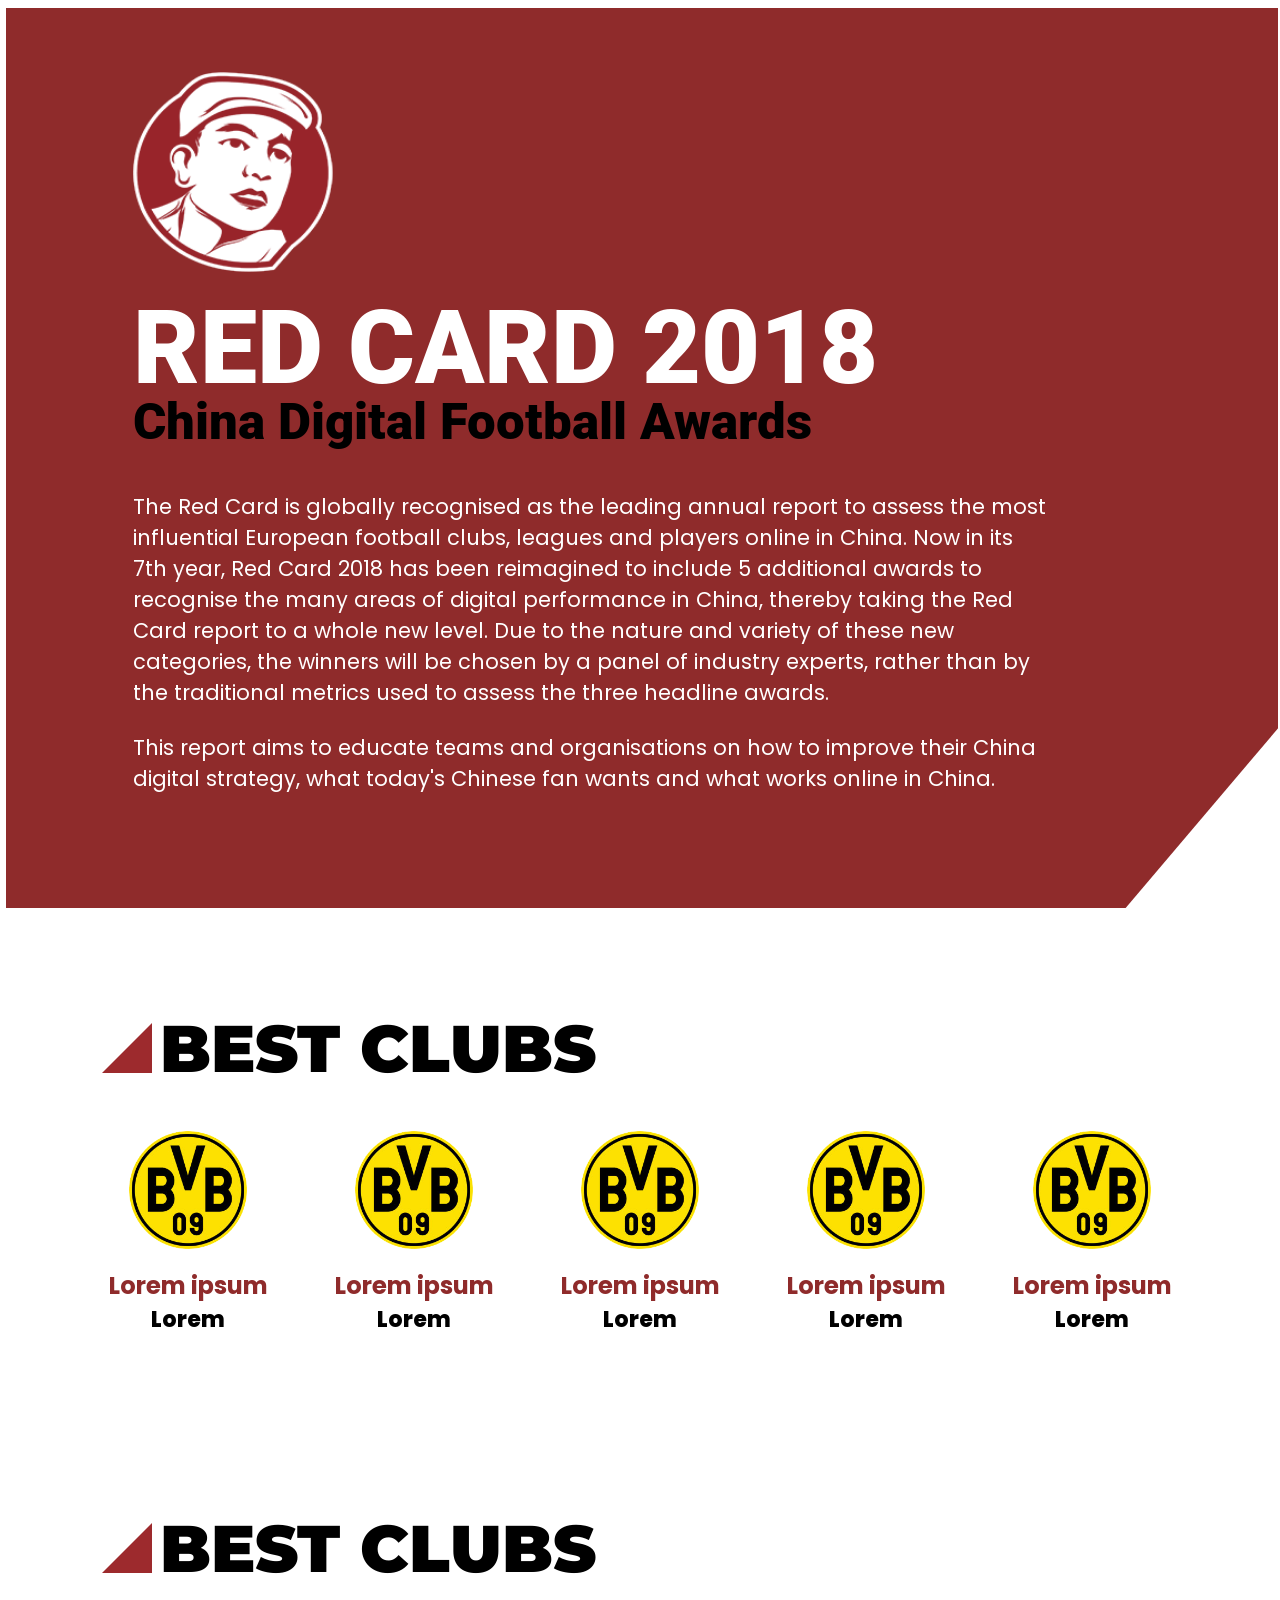
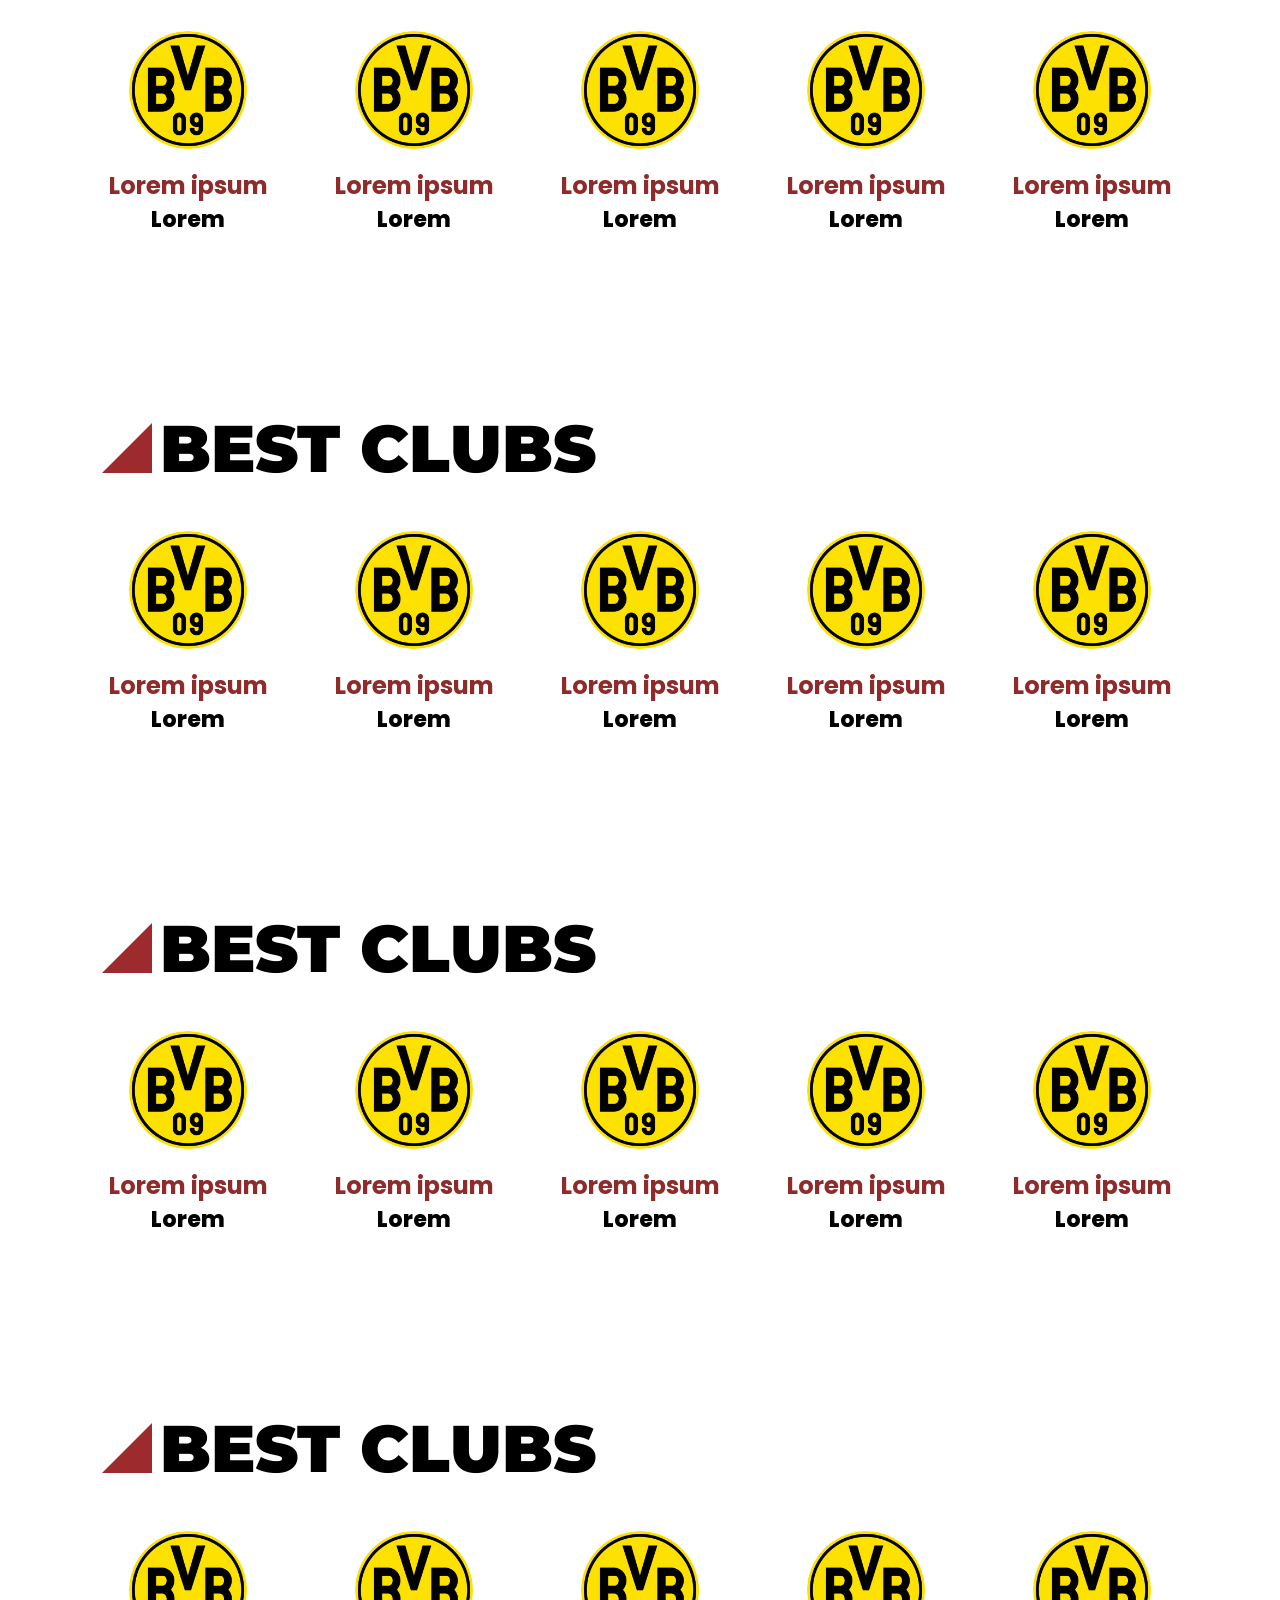
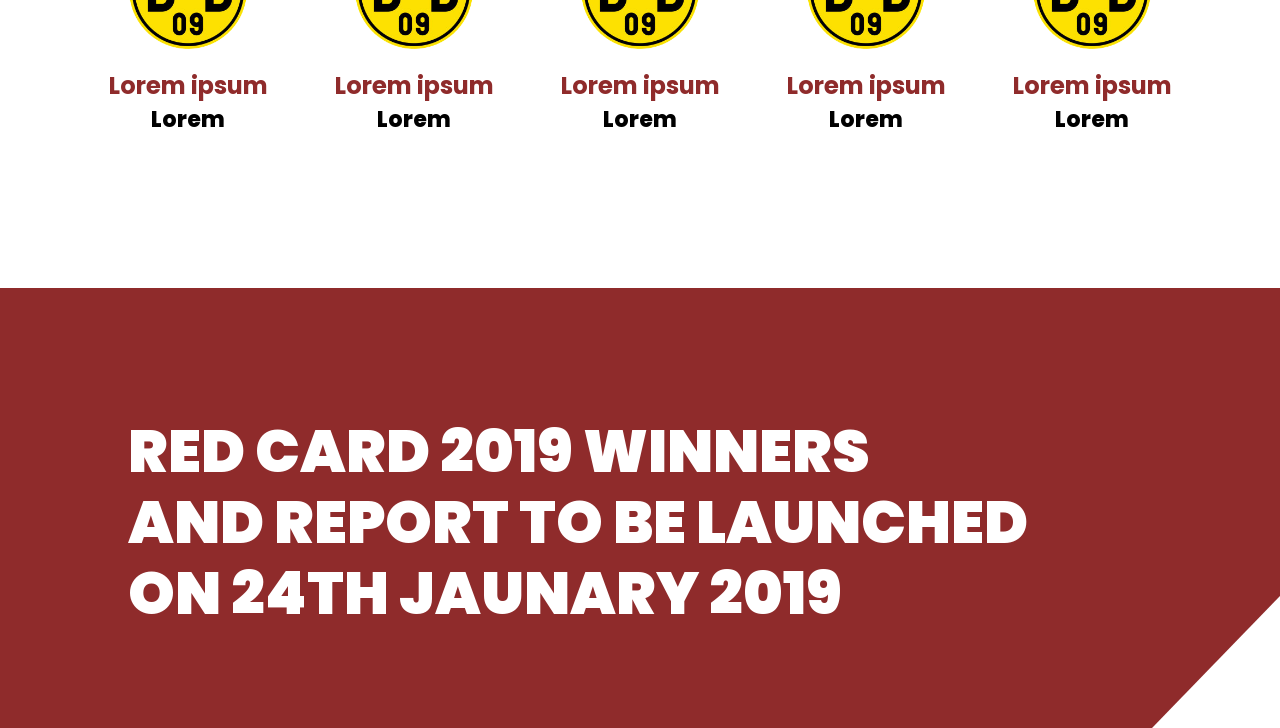
==== SCREEN 2/index.html @ 955e7b6e "first commit" ====
<!DOCTYPE html>
<html lang="en">

<head>
    <meta charset="UTF-8">
    <meta name="viewport" content="width=device-width, initial-scale=1.0">
    <title>Red card 2018</title>
    <link rel="stylesheet" href="style.css">
    <link rel="preconnect" href="https://fonts.googleapis.com">
<link rel="preconnect" href="https://fonts.gstatic.com" crossorigin>
<link href="https://fonts.googleapis.com/css2?family=DM+Sans:ital,opsz,wght@0,9..40,100..1000;1,9..40,100..1000&family=Montserrat:ital,wght@0,100..900;1,100..900&family=Poppins:ital,wght@0,100;0,200;0,300;0,400;0,500;0,600;0,700;0,800;0,900;1,100;1,200;1,300;1,400;1,500;1,600;1,700;1,800;1,900&family=Roboto:ital,wght@0,100..900;1,100..900&display=swap" rel="stylesheet">
</head>

<body>
    <div class="section1">
        <div class="Content-main">
            <div class="logo-main">
                <img class="logo-img" src="logo.png" alt="">
            </div>
            <div class="left-content">
                <h1>RED CARD 2018</h1>
                <h2>China Digital Football Awards</h2>
                <div class="paragraph">
                    <p>The Red Card is globally recognised as the leading annual report to
                    assess the most influential European football clubs, leagues and
                    players online in China. Now in its 7th year, Red Card 2018 has been
                    reimagined to include 5 additional awards to recognise the many areas
                    of digital performance in China, thereby taking the Red Card report to
                    a whole new level. Due to the nature and variety of these new
                    categories, the winners will be chosen by a panel of industry experts,
                    rather than by the traditional metrics used to assess the three
                    headline awards.</p>
                    <p>This report aims to educate teams and organisations on how to improve
                    their China digital strategy, what today's Chinese fan wants and what
                    works online in China.</p>
                </div>
                
            </div>
        </div>
    </div>
    <section class="section2">
        <div class="sec-title">
            <img src="icon_awards.png" alt="">
            <h3>BEST CLUBS</h1>
        </div>
        <div class="card-main">
             <div class="card">
                <img class="icon" src="1.png" alt="">
                <div class="content">
                    <h4>Lorem ipsum</h4>
                    <p class="pp">Lorem </p>
                </div>
            </div>
             <div class="card">
                <img class="icon" src="1.png" alt="">
                <div class="content">
                    <h4>Lorem ipsum</h4>
                    <p class="pp">Lorem </p>
                </div>
            </div>
             <div class="card">
                <img class="icon" src="1.png" alt="">
                <div class="content">
                    <h4>Lorem ipsum</h4>
                    <p class="pp">Lorem </p>
                </div>
            </div>
             <div class="card">
                <img class="icon" src="1.png" alt="">
                <div class="content">
                    <h4>Lorem ipsum</h4>
                    <p class="pp">Lorem </p>
                </div>
            </div>
             <div class="card">
                <img class="icon" src="1.png" alt="">
                <div class="content">
                    <h4>Lorem ipsum</h4>
                    <p class="pp">Lorem </p>
                </div>
            </div>
      
        
           
        </div>

            </section>
    <section class="section2">
        <div class="sec-title">
            <img src="icon_awards.png" alt="">
            <h3>BEST CLUBS</h1>
        </div>
        <div class="card-main">
             <div class="card">
                <img class="icon" src="1.png" alt="">
                <div class="content">
                    <h4>Lorem ipsum</h4>
                    <p class="pp">Lorem </p>
                </div>
            </div>
             <div class="card">
                <img class="icon" src="1.png" alt="">
                <div class="content">
                    <h4>Lorem ipsum</h4>
                    <p class="pp">Lorem </p>
                </div>
            </div>
             <div class="card">
                <img class="icon" src="1.png" alt="">
                <div class="content">
                    <h4>Lorem ipsum</h4>
                    <p class="pp">Lorem </p>
                </div>
            </div>
             <div class="card">
                <img class="icon" src="1.png" alt="">
                <div class="content">
                    <h4>Lorem ipsum</h4>
                    <p class="pp">Lorem </p>
                </div>
            </div>
             <div class="card">
                <img class="icon" src="1.png" alt="">
                <div class="content">
                    <h4>Lorem ipsum</h4>
                    <p class="pp">Lorem </p>
                </div>
            </div>
      
        
           
        </div>

            </section>
    <section class="section2">
        <div class="sec-title">
            <img src="icon_awards.png" alt="">
            <h3>BEST CLUBS</h1>
        </div>
        <div class="card-main">
             <div class="card">
                <img class="icon" src="1.png" alt="">
                <div class="content">
                    <h4>Lorem ipsum</h4>
                    <p class="pp">Lorem </p>
                </div>
            </div>
             <div class="card">
                <img class="icon" src="1.png" alt="">
                <div class="content">
                    <h4>Lorem ipsum</h4>
                    <p class="pp">Lorem </p>
                </div>
            </div>
             <div class="card">
                <img class="icon" src="1.png" alt="">
                <div class="content">
                    <h4>Lorem ipsum</h4>
                    <p class="pp">Lorem </p>
                </div>
            </div>
             <div class="card">
                <img class="icon" src="1.png" alt="">
                <div class="content">
                    <h4>Lorem ipsum</h4>
                    <p class="pp">Lorem </p>
                </div>
            </div>
             <div class="card">
                <img class="icon" src="1.png" alt="">
                <div class="content">
                    <h4>Lorem ipsum</h4>
                    <p class="pp">Lorem </p>
                </div>
            </div>
      
        
           
        </div>

            </section>
    <section class="section2">
        <div class="sec-title">
            <img src="icon_awards.png" alt="">
            <h3>BEST CLUBS</h1>
        </div>
        <div class="card-main">
             <div class="card">
                <img class="icon" src="1.png" alt="">
                <div class="content">
                    <h4>Lorem ipsum</h4>
                    <p class="pp">Lorem </p>
                </div>
            </div>
             <div class="card">
                <img class="icon" src="1.png" alt="">
                <div class="content">
                    <h4>Lorem ipsum</h4>
                    <p class="pp">Lorem </p>
                </div>
            </div>
             <div class="card">
                <img class="icon" src="1.png" alt="">
                <div class="content">
                    <h4>Lorem ipsum</h4>
                    <p class="pp">Lorem </p>
                </div>
            </div>
             <div class="card">
                <img class="icon" src="1.png" alt="">
                <div class="content">
                    <h4>Lorem ipsum</h4>
                    <p class="pp">Lorem </p>
                </div>
            </div>
             <div class="card">
                <img class="icon" src="1.png" alt="">
                <div class="content">
                    <h4>Lorem ipsum</h4>
                    <p class="pp">Lorem </p>
                </div>
            </div>
      
        
           
        </div>

            </section>
    <section class="section2">
        <div class="sec-title">
            <img src="icon_awards.png" alt="">
            <h3>BEST CLUBS</h1>
        </div>
        <div class="card-main">
             <div class="card">
                <img class="icon" src="1.png" alt="">
                <div class="content">
                    <h4>Lorem ipsum</h4>
                    <p class="pp">Lorem </p>
                </div>
            </div>
             <div class="card">
                <img class="icon" src="1.png" alt="">
                <div class="content">
                    <h4>Lorem ipsum</h4>
                    <p class="pp">Lorem </p>
                </div>
            </div>
             <div class="card">
                <img class="icon" src="1.png" alt="">
                <div class="content">
                    <h4>Lorem ipsum</h4>
                    <p class="pp">Lorem </p>
                </div>
            </div>
             <div class="card">
                <img class="icon" src="1.png" alt="">
                <div class="content">
                    <h4>Lorem ipsum</h4>
                    <p class="pp">Lorem </p>
                </div>
            </div>
             <div class="card">
                <img class="icon" src="1.png" alt="">
                <div class="content">
                    <h4>Lorem ipsum</h4>
                    <p class="pp">Lorem </p>
                </div>
            </div>
      
        
           
        </div>

            </section>

            
       <footer>
        <h1 class="FTH1">RED CARD 2019 WINNERS <br> AND REPORT TO BE LAUNCHED <br> ON 24TH JAUNARY 2019</h1>
       </footer>
    </section>

</body>

</html>
---- SCREEN 2/style.css ----
*{
    margin: 0;
    padding: 0;
}
.section1{
    display: flex;
    justify-content: center;
   
    width: 99.4%;
    height: 900px;
    margin-left: 6px;
    margin-top: 8px;
    background-color: #8f2b2b;
    clip-path: polygon( 0 0,100% 0,100% 80%,88% 100%,0 100%);
}
.Content-main{
    display: flex;
    flex-direction: column;
    width: 80%; 
    row-gap: 16px;
    padding-top: 5%;
}
.logo-main{
 
    width: 200px;
    height: 100px;
    
}
.logo-img{
    
    width: 200px;
    height: 200px;
}
.left-content{
    margin-top:100px ;
    width: 90%;
    
}
h1{
    font-size: 6.4rem;
    font-weight: 900;
     font-family: "Roboto", sans-serif;
     color: white;
}
h2{
    font-size: 3.17rem;
    font-family: "Roboto", sans-serif;
    font-weight: 900;
    margin-top: -16px;
}
.paragraph{
    display: flex;
    flex-direction: column;
    row-gap: 24px;
    font-family:"Poppins", sans-serif;
    margin-top:40px;
    font-size: 21px;
    color: white;
    
}

.section2{
    display: flex;
    flex-direction: column;
    row-gap: 42px;
    margin-top: 100px;
    height: 400px;
    
}
.sec-title{
    display: flex;
    align-items: center;
    column-gap: 8px;
    margin-left: 8%;
}
img{
    width: 50px;
    height: 50px;
}
.sec-title h3{
    font-size: 4.1rem;
    font-family: "Montserrat", sans-serif;
    font-weight: 900;

}
.card-main{
    width: 100%;
    display: flex;
    justify-content: center;
    align-items: center;
    column-gap: 26px;
}
.card{
    display: flex;
    flex-direction: column;
    align-items: center;
    row-gap: 18px;
    width: 200px;
    height: 200px;

}
.icon{
    width: 120px;
    height: 120px;
}
h4{
    
    font-size: 24.2px;
    color: #8f2b2b;
    font-family: "Poppins",sans-serif;
}
.pp{
    font-size: 22px;
    text-align: center;
    font-family: "Poppins",sans-serif;
    font-weight: 800;
}

footer{
    margin-top: 80px;
    height: 440px;
    background-color: #8f2b2b;
    clip-path: polygon( 0 0,100% 0,100% 70%,90% 100%,0 100%)
}
.FTH1{
    font-size: 3.7rem;
    margin-left: 10%;
    padding-top: 10%;
    font-family: "Poppins",sans-serif;
    line-height: 1.2;
}
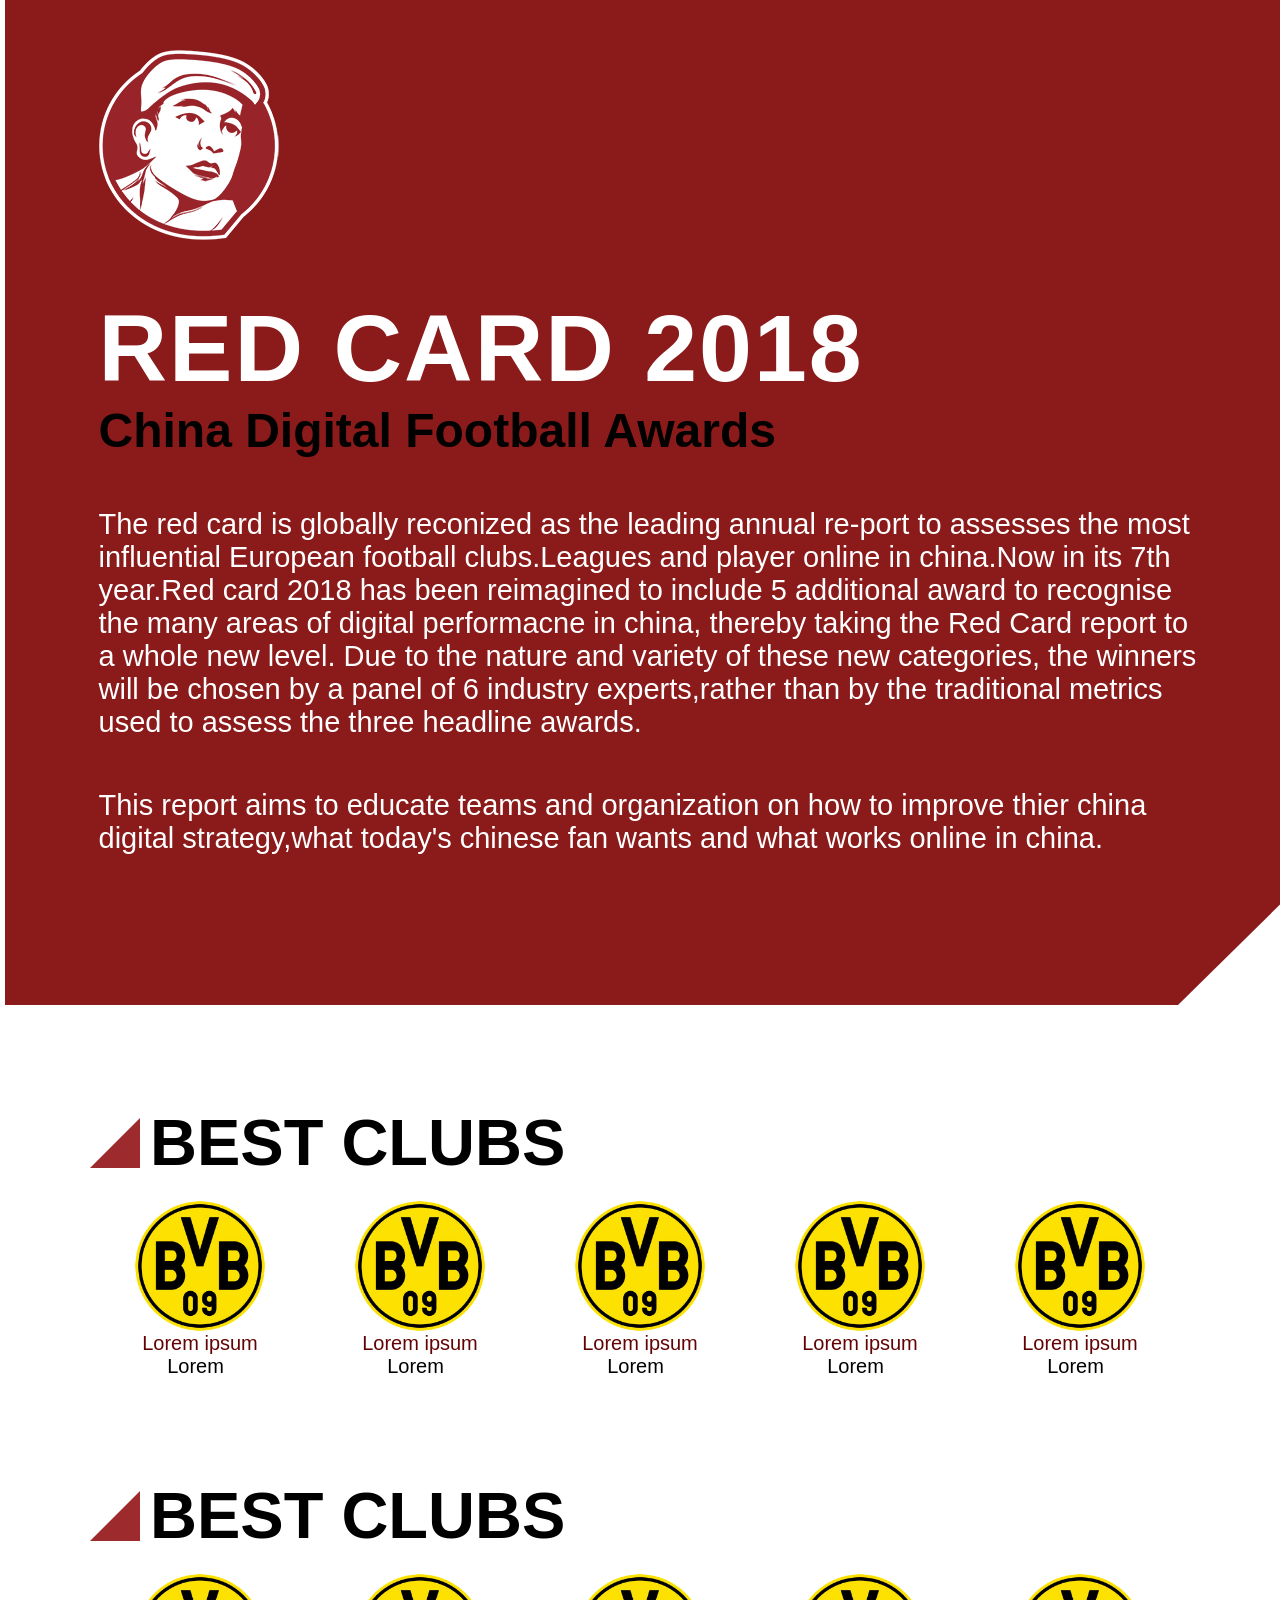
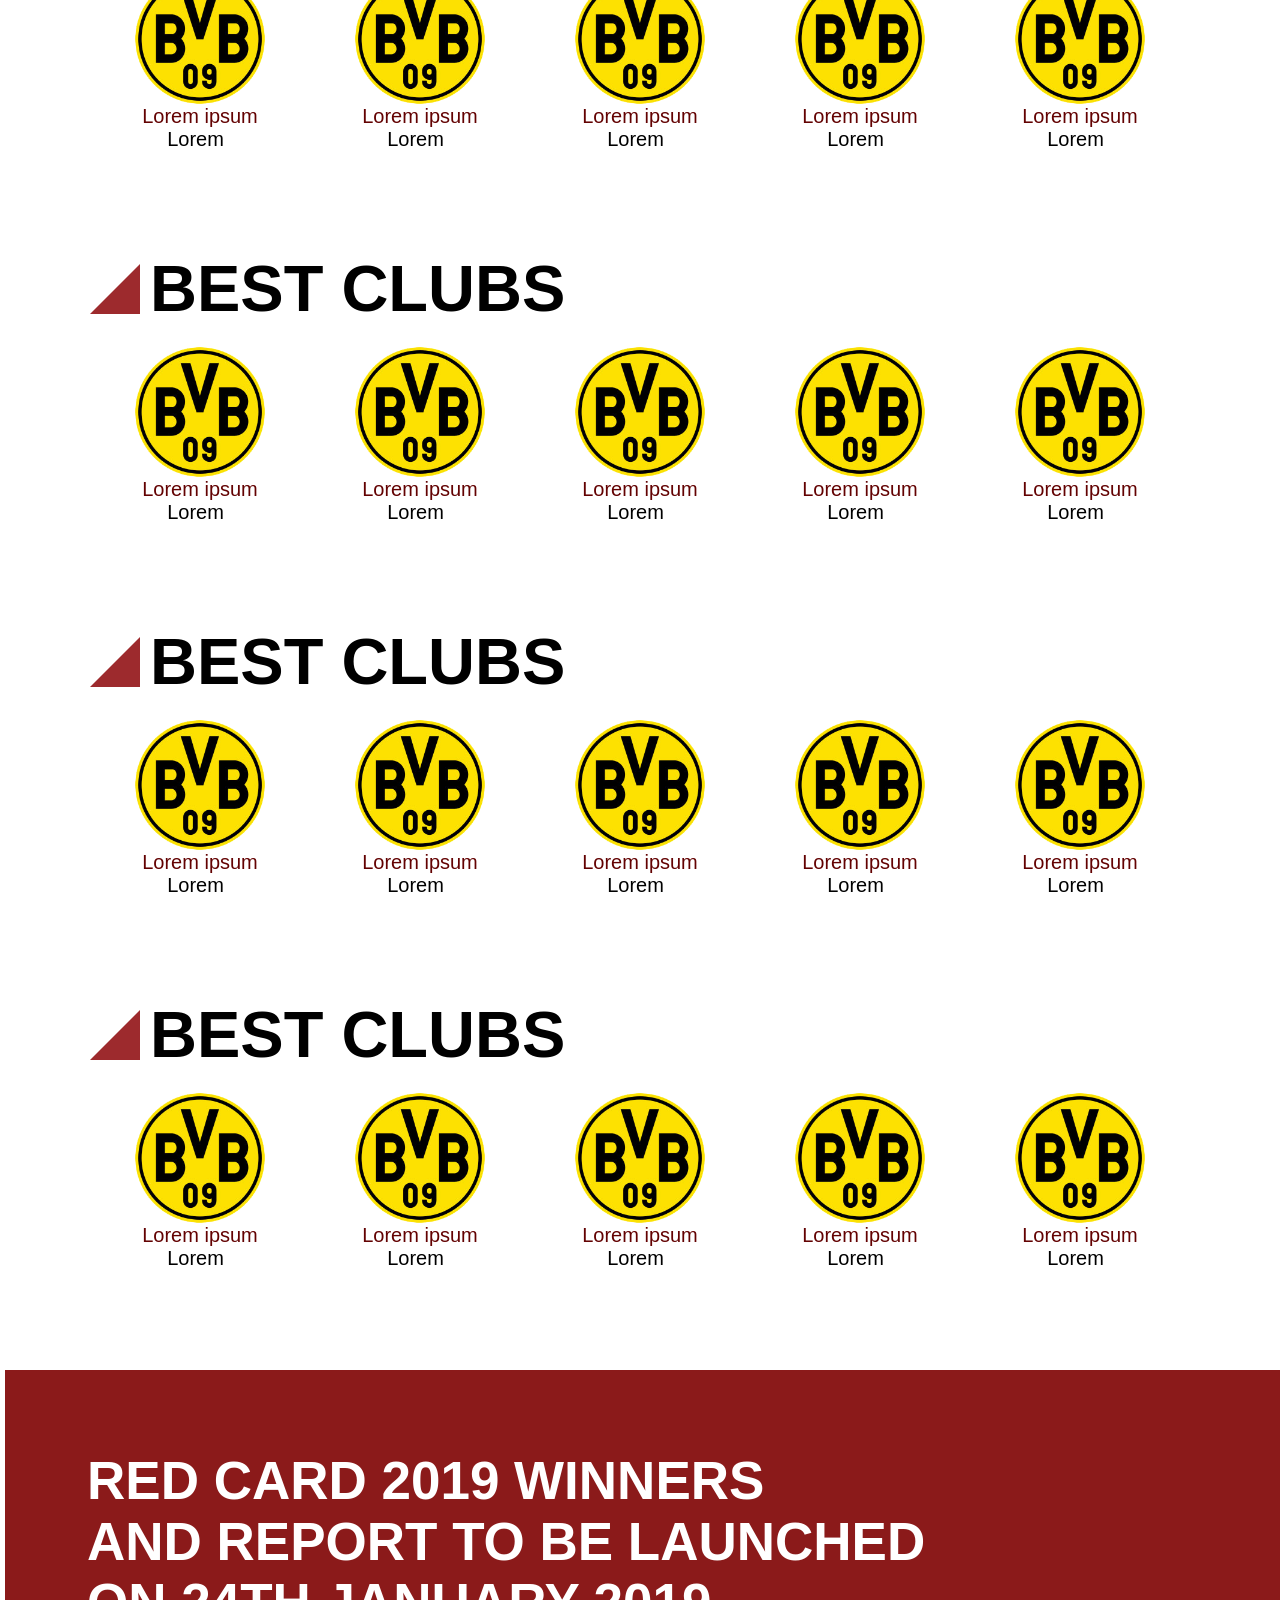
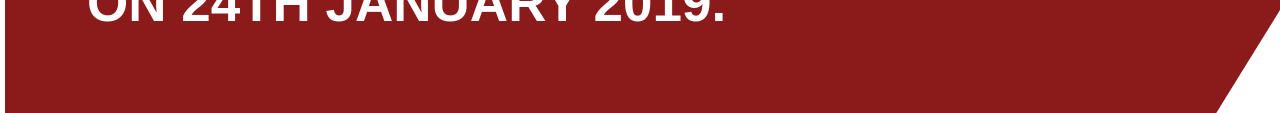
==== commit eeb20aee: "screen 2 spacing in section this issue is slove" ====
--- a/SCREEN 2/index.html
+++ b/SCREEN 2/index.html
@@ -1,285 +1,278 @@
-<!DOCTYPE html>
+<!doctype html>
 <html lang="en">
-
-<head>
-    <meta charset="UTF-8">
-    <meta name="viewport" content="width=device-width, initial-scale=1.0">
-    <title>Red card 2018</title>
-    <link rel="stylesheet" href="style.css">
-    <link rel="preconnect" href="https://fonts.googleapis.com">
-<link rel="preconnect" href="https://fonts.gstatic.com" crossorigin>
-<link href="https://fonts.googleapis.com/css2?family=DM+Sans:ital,opsz,wght@0,9..40,100..1000;1,9..40,100..1000&family=Montserrat:ital,wght@0,100..900;1,100..900&family=Poppins:ital,wght@0,100;0,200;0,300;0,400;0,500;0,600;0,700;0,800;0,900;1,100;1,200;1,300;1,400;1,500;1,600;1,700;1,800;1,900&family=Roboto:ital,wght@0,100..900;1,100..900&display=swap" rel="stylesheet">
-</head>
-
-<body>
-    <div class="section1">
-        <div class="Content-main">
-            <div class="logo-main">
-                <img class="logo-img" src="logo.png" alt="">
-            </div>
-            <div class="left-content">
-                <h1>RED CARD 2018</h1>
-                <h2>China Digital Football Awards</h2>
-                <div class="paragraph">
-                    <p>The Red Card is globally recognised as the leading annual report to
-                    assess the most influential European football clubs, leagues and
-                    players online in China. Now in its 7th year, Red Card 2018 has been
-                    reimagined to include 5 additional awards to recognise the many areas
-                    of digital performance in China, thereby taking the Red Card report to
-                    a whole new level. Due to the nature and variety of these new
-                    categories, the winners will be chosen by a panel of industry experts,
-                    rather than by the traditional metrics used to assess the three
-                    headline awards.</p>
-                    <p>This report aims to educate teams and organisations on how to improve
-                    their China digital strategy, what today's Chinese fan wants and what
-                    works online in China.</p>
-                </div>
-                
-            </div>
-        </div>
+  <head>
+    <meta charset="UTF-8" />
+    <meta name="viewport" content="width=device-width, initial-scale=1.0" />
+    <title>Red Card </title>
+    <link rel="stylesheet" href="style.css" />
+    <link
+      href="https://fonts.googleapis.com/css2?family=Anton&display=swap"
+      rel="stylesheet"
+    />
+  </head>
+  <body>
+    <section class="head">
+      <div class="main">
+        <div id="logo">
+          <img width="100%" src="logo.png" alt="" />
+        </div>
+        <div class="text">
+          <h1>RED CARD 2018</h1>
+          <h3>China Digital Football Awards</h3>
+        </div>
+        <div class="para">
+          <p>
+            The red card is globally reconized as the leading annual re-port to
+            assesses the most 
+            influential European football clubs.Leagues and player online in
+            china.Now in its 7th 
+            year.Red card 2018 has been reimagined to include 5 additional award
+            to recognise 
+            the many areas of digital performacne in china, thereby taking the
+            Red Card report to 
+            a whole new level. Due to the nature and variety of these new
+            categories, the winners 
+            will be chosen by a panel of 6 industry experts,rather than by the
+            traditional metrics 
+            used to assess the three headline awards.
+          </p>
+          <p>
+            This report aims to educate teams and organization on how to improve
+            thier china 
+            digital strategy,what today's chinese fan wants and what works
+            online in china.
+          </p>
+        </div>
+      </div>
+    </section>
+    <section class="mid">
+      <div class="firststep">
+        <div class="bestclubs">
+          <img src="icon_awards.png" alt="" />
+          <h1>BEST CLUBS</h1>
+        </div>
+        <div class="cardmain">
+            <div class="card">
+        <img width="60%" src="1.png" alt="" />
+        <div class="lorem">
+          <p><span style="color: rgb(99, 2, 2)">Lorem ipsum </span></p>
+          <p id="lorem">Lorem</p>    
+            </div>
+      </div>
+      <div class="card">
+        <img width="60%" src="1.png" alt="" />
+        <div class="lorem">
+          <p><span style="color: rgb(99, 2, 2)">Lorem ipsum </span></p>
+          <p id="lorem">Lorem</p>    
+            </div>
+      </div><div class="card">
+        <img width="60%" src="1.png" alt="" />
+        <div class="lorem">
+          <p><span style="color: rgb(99, 2, 2)">Lorem ipsum </span></p>
+          <p id="lorem">Lorem</p>    
+            </div>
+      </div><div class="card">
+        <img width="60%" src="1.png" alt="" />
+        <div class="lorem">
+          <p><span style="color: rgb(99, 2, 2)">Lorem ipsum </span></p>
+          <p id="lorem">Lorem</p>    
+            </div>
+      </div>
+      <div class="card">
+        <img  width="60%" src="1.png" alt="" />
+        <div class="lorem">
+          <p><span style="color: rgb(99, 2, 2)">Lorem ipsum </span></p>
+          <p id="lorem">Lorem</p>    
+            </div>
+      </div>
+
+      </div>
+    </section>   
+    <!-- mid2 -->
+      <section class="mid">
+      <div class="firststep">
+        <div class="bestclubs">
+          <img src="icon_awards.png" alt="" />
+          <h1>BEST CLUBS</h1>
+        </div>
+        <div class="cardmain">
+            <div class="card">
+        <img width="60%" src="1.png" alt="" />
+        <div class="lorem">
+          <p><span style="color: rgb(99, 2, 2)">Lorem ipsum </span></p>
+          <p id="lorem">Lorem</p>    
+            </div>
+      </div>
+      <div class="card">
+        <img width="60%" src="1.png" alt="" />
+        <div class="lorem">
+          <p><span style="color: rgb(99, 2, 2)">Lorem ipsum </span></p>
+          <p id="lorem">Lorem</p>    
+            </div>
+      </div><div class="card">
+        <img width="60%" src="1.png" alt="" />
+        <div class="lorem">
+          <p><span style="color: rgb(99, 2, 2)">Lorem ipsum </span></p>
+          <p id="lorem">Lorem</p>    
+            </div>
+      </div><div class="card">
+        <img width="60%" src="1.png" alt="" />
+        <div class="lorem">
+          <p><span style="color: rgb(99, 2, 2)">Lorem ipsum </span></p>
+          <p id="lorem">Lorem</p>    
+            </div>
+      </div>
+      <div class="card">
+        <img  width="60%" src="1.png" alt="" />
+        <div class="lorem">
+          <p><span style="color: rgb(99, 2, 2)">Lorem ipsum </span></p>
+          <p id="lorem">Lorem</p>    
+            </div>
+      </div>
+
+      </div>
+    </section>
+    <!-- mid3 -->
+      <section class="mid">
+      <div class="firststep">
+        <div class="bestclubs">
+          <img src="icon_awards.png" alt="" />
+          <h1>BEST CLUBS</h1>
+        </div>
+        <div class="cardmain">
+            <div class="card">
+        <img width="60%" src="1.png" alt="" />
+        <div class="lorem">
+          <p><span style="color: rgb(99, 2, 2)">Lorem ipsum </span></p>
+          <p id="lorem">Lorem</p>    
+            </div>
+      </div>
+      <div class="card">
+        <img width="60%" src="1.png" alt="" />
+        <div class="lorem">
+          <p><span style="color: rgb(99, 2, 2)">Lorem ipsum </span></p>
+          <p id="lorem">Lorem</p>    
+            </div>
+      </div><div class="card">
+        <img width="60%" src="1.png" alt="" />
+        <div class="lorem">
+          <p><span style="color: rgb(99, 2, 2)">Lorem ipsum </span></p>
+          <p id="lorem">Lorem</p>    
+            </div>
+      </div><div class="card">
+        <img width="60%" src="1.png" alt="" />
+        <div class="lorem">
+          <p><span style="color: rgb(99, 2, 2)">Lorem ipsum </span></p>
+          <p id="lorem">Lorem</p>    
+            </div>
+      </div>
+      <div class="card">
+        <img  width="60%" src="1.png" alt="" />
+        <div class="lorem">
+          <p><span style="color: rgb(99, 2, 2)">Lorem ipsum </span></p>
+          <p id="lorem">Lorem</p>    
+            </div>
+      </div>
+
+      </div>
+    </section>
+    <!-- mid4 -->
+      <section class="mid">
+      <div class="firststep">
+        <div class="bestclubs">
+          <img src="icon_awards.png" alt="" />
+          <h1>BEST CLUBS</h1>
+        </div>
+        <div class="cardmain">
+            <div class="card">
+        <img width="60%" src="1.png" alt="" />
+        <div class="lorem">
+          <p><span style="color: rgb(99, 2, 2)">Lorem ipsum </span></p>
+          <p id="lorem">Lorem</p>    
+            </div>
+      </div>
+      <div class="card">
+        <img width="60%" src="1.png" alt="" />
+        <div class="lorem">
+          <p><span style="color: rgb(99, 2, 2)">Lorem ipsum </span></p>
+          <p id="lorem">Lorem</p>    
+            </div>
+      </div><div class="card">
+        <img width="60%" src="1.png" alt="" />
+        <div class="lorem">
+          <p><span style="color: rgb(99, 2, 2)">Lorem ipsum </span></p>
+          <p id="lorem">Lorem</p>    
+            </div>
+      </div><div class="card">
+        <img width="60%" src="1.png" alt="" />
+        <div class="lorem">
+          <p><span style="color: rgb(99, 2, 2)">Lorem ipsum </span></p>
+          <p id="lorem">Lorem</p>    
+            </div>
+      </div>
+      <div class="card">
+        <img  width="60%" src="1.png" alt="" />
+        <div class="lorem">
+          <p><span style="color: rgb(99, 2, 2)">Lorem ipsum </span></p>
+          <p id="lorem">Lorem</p>    
+            </div>
+      </div>
+
+      </div>
+    </section>
+    <!-- mid5 -->
+      <section class="mid">
+      <div class="firststep">
+        <div class="bestclubs">
+          <img src="icon_awards.png" alt="" />
+          <h1>BEST CLUBS</h1>
+        </div>
+        <div class="cardmain">
+            <div class="card">
+        <img width="60%" src="1.png" alt="" />
+        <div class="lorem">
+          <p><span style="color: rgb(99, 2, 2)">Lorem ipsum </span></p>
+          <p id="lorem">Lorem</p>    
+            </div>
+      </div>
+      <div class="card">
+        <img width="60%" src="1.png" alt="" />
+        <div class="lorem">
+          <p><span style="color: rgb(99, 2, 2)">Lorem ipsum </span></p>
+          <p id="lorem">Lorem</p>    
+            </div>
+      </div><div class="card">
+        <img width="60%" src="1.png" alt="" />
+        <div class="lorem">
+          <p><span style="color: rgb(99, 2, 2)">Lorem ipsum </span></p>
+          <p id="lorem">Lorem</p>    
+            </div>
+      </div><div class="card">
+        <img width="60%" src="1.png" alt="" />
+        <div class="lorem">
+          <p><span style="color: rgb(99, 2, 2)">Lorem ipsum </span></p>
+          <p id="lorem">Lorem</p>    
+            </div>
+      </div>
+      <div class="card">
+        <img  width="60%" src="1.png" alt="" />
+        <div class="lorem">
+          <p><span style="color: rgb(99, 2, 2)">Lorem ipsum </span></p>
+          <p id="lorem">Lorem</p>    
+            </div>
+      </div>
+      </div>
+    </section>
+
+
+<section class="end">
+    <div class="footer">
+        <strong>RED CARD 2019 WINNERS</strong>
+        <strong>AND REPORT TO BE LAUNCHED</strong>
+        <strong>ON 24TH JANUARY 2019.</strong>
     </div>
-    <section class="section2">
-        <div class="sec-title">
-            <img src="icon_awards.png" alt="">
-            <h3>BEST CLUBS</h1>
-        </div>
-        <div class="card-main">
-             <div class="card">
-                <img class="icon" src="1.png" alt="">
-                <div class="content">
-                    <h4>Lorem ipsum</h4>
-                    <p class="pp">Lorem </p>
-                </div>
-            </div>
-             <div class="card">
-                <img class="icon" src="1.png" alt="">
-                <div class="content">
-                    <h4>Lorem ipsum</h4>
-                    <p class="pp">Lorem </p>
-                </div>
-            </div>
-             <div class="card">
-                <img class="icon" src="1.png" alt="">
-                <div class="content">
-                    <h4>Lorem ipsum</h4>
-                    <p class="pp">Lorem </p>
-                </div>
-            </div>
-             <div class="card">
-                <img class="icon" src="1.png" alt="">
-                <div class="content">
-                    <h4>Lorem ipsum</h4>
-                    <p class="pp">Lorem </p>
-                </div>
-            </div>
-             <div class="card">
-                <img class="icon" src="1.png" alt="">
-                <div class="content">
-                    <h4>Lorem ipsum</h4>
-                    <p class="pp">Lorem </p>
-                </div>
-            </div>
-      
-        
-           
-        </div>
-
-            </section>
-    <section class="section2">
-        <div class="sec-title">
-            <img src="icon_awards.png" alt="">
-            <h3>BEST CLUBS</h1>
-        </div>
-        <div class="card-main">
-             <div class="card">
-                <img class="icon" src="1.png" alt="">
-                <div class="content">
-                    <h4>Lorem ipsum</h4>
-                    <p class="pp">Lorem </p>
-                </div>
-            </div>
-             <div class="card">
-                <img class="icon" src="1.png" alt="">
-                <div class="content">
-                    <h4>Lorem ipsum</h4>
-                    <p class="pp">Lorem </p>
-                </div>
-            </div>
-             <div class="card">
-                <img class="icon" src="1.png" alt="">
-                <div class="content">
-                    <h4>Lorem ipsum</h4>
-                    <p class="pp">Lorem </p>
-                </div>
-            </div>
-             <div class="card">
-                <img class="icon" src="1.png" alt="">
-                <div class="content">
-                    <h4>Lorem ipsum</h4>
-                    <p class="pp">Lorem </p>
-                </div>
-            </div>
-             <div class="card">
-                <img class="icon" src="1.png" alt="">
-                <div class="content">
-                    <h4>Lorem ipsum</h4>
-                    <p class="pp">Lorem </p>
-                </div>
-            </div>
-      
-        
-           
-        </div>
-
-            </section>
-    <section class="section2">
-        <div class="sec-title">
-            <img src="icon_awards.png" alt="">
-            <h3>BEST CLUBS</h1>
-        </div>
-        <div class="card-main">
-             <div class="card">
-                <img class="icon" src="1.png" alt="">
-                <div class="content">
-                    <h4>Lorem ipsum</h4>
-                    <p class="pp">Lorem </p>
-                </div>
-            </div>
-             <div class="card">
-                <img class="icon" src="1.png" alt="">
-                <div class="content">
-                    <h4>Lorem ipsum</h4>
-                    <p class="pp">Lorem </p>
-                </div>
-            </div>
-             <div class="card">
-                <img class="icon" src="1.png" alt="">
-                <div class="content">
-                    <h4>Lorem ipsum</h4>
-                    <p class="pp">Lorem </p>
-                </div>
-            </div>
-             <div class="card">
-                <img class="icon" src="1.png" alt="">
-                <div class="content">
-                    <h4>Lorem ipsum</h4>
-                    <p class="pp">Lorem </p>
-                </div>
-            </div>
-             <div class="card">
-                <img class="icon" src="1.png" alt="">
-                <div class="content">
-                    <h4>Lorem ipsum</h4>
-                    <p class="pp">Lorem </p>
-                </div>
-            </div>
-      
-        
-           
-        </div>
-
-            </section>
-    <section class="section2">
-        <div class="sec-title">
-            <img src="icon_awards.png" alt="">
-            <h3>BEST CLUBS</h1>
-        </div>
-        <div class="card-main">
-             <div class="card">
-                <img class="icon" src="1.png" alt="">
-                <div class="content">
-                    <h4>Lorem ipsum</h4>
-                    <p class="pp">Lorem </p>
-                </div>
-            </div>
-             <div class="card">
-                <img class="icon" src="1.png" alt="">
-                <div class="content">
-                    <h4>Lorem ipsum</h4>
-                    <p class="pp">Lorem </p>
-                </div>
-            </div>
-             <div class="card">
-                <img class="icon" src="1.png" alt="">
-                <div class="content">
-                    <h4>Lorem ipsum</h4>
-                    <p class="pp">Lorem </p>
-                </div>
-            </div>
-             <div class="card">
-                <img class="icon" src="1.png" alt="">
-                <div class="content">
-                    <h4>Lorem ipsum</h4>
-                    <p class="pp">Lorem </p>
-                </div>
-            </div>
-             <div class="card">
-                <img class="icon" src="1.png" alt="">
-                <div class="content">
-                    <h4>Lorem ipsum</h4>
-                    <p class="pp">Lorem </p>
-                </div>
-            </div>
-      
-        
-           
-        </div>
-
-            </section>
-    <section class="section2">
-        <div class="sec-title">
-            <img src="icon_awards.png" alt="">
-            <h3>BEST CLUBS</h1>
-        </div>
-        <div class="card-main">
-             <div class="card">
-                <img class="icon" src="1.png" alt="">
-                <div class="content">
-                    <h4>Lorem ipsum</h4>
-                    <p class="pp">Lorem </p>
-                </div>
-            </div>
-             <div class="card">
-                <img class="icon" src="1.png" alt="">
-                <div class="content">
-                    <h4>Lorem ipsum</h4>
-                    <p class="pp">Lorem </p>
-                </div>
-            </div>
-             <div class="card">
-                <img class="icon" src="1.png" alt="">
-                <div class="content">
-                    <h4>Lorem ipsum</h4>
-                    <p class="pp">Lorem </p>
-                </div>
-            </div>
-             <div class="card">
-                <img class="icon" src="1.png" alt="">
-                <div class="content">
-                    <h4>Lorem ipsum</h4>
-                    <p class="pp">Lorem </p>
-                </div>
-            </div>
-             <div class="card">
-                <img class="icon" src="1.png" alt="">
-                <div class="content">
-                    <h4>Lorem ipsum</h4>
-                    <p class="pp">Lorem </p>
-                </div>
-            </div>
-      
-        
-           
-        </div>
-
-            </section>
-
-            
-       <footer>
-        <h1 class="FTH1">RED CARD 2019 WINNERS <br> AND REPORT TO BE LAUNCHED <br> ON 24TH JAUNARY 2019</h1>
-       </footer>
-    </section>
-
-</body>
-
+</section>
+
+
+      </body>
 </html>
--- a/SCREEN 2/style.css
+++ b/SCREEN 2/style.css
@@ -1,131 +1,118 @@
 *{
     margin: 0;
     padding: 0;
+    box-sizing: border-box;
 }
-.section1{
-    display: flex;
-    justify-content: center;
-   
-    width: 99.4%;
-    height: 900px;
-    margin-left: 6px;
-    margin-top: 8px;
-    background-color: #8f2b2b;
-    clip-path: polygon( 0 0,100% 0,100% 80%,88% 100%,0 100%);
+.head{
+    background-color: #8B1A1A ;
+    clip-path: polygon(
+    0% 0%,   
+    100% 0%, 
+    100% 90%,
+    92% 100%,
+    0% 100%  
+  );
+  margin-left: 5px;
 }
-.Content-main{
+.main{ 
     display: flex;
     flex-direction: column;
-    width: 80%; 
-    row-gap: 16px;
-    padding-top: 5%;
+    justify-content: center;
+    align-items: start;
+    max-width: 85vw;
+    height: fit-content;
+    margin: auto;
+    gap: 50px;
+    padding: 50px 0 150px 0 ;
 }
-.logo-main{
- 
-    width: 200px;
-    height: 100px;
-    
+
+.text h1{
+    color: white;
+      font-family: 'Bebas Neue', sans-serif;
+font-weight: 900;
+letter-spacing: 2px;
+font-size: 95px;
 }
-.logo-img{
-    
-    width: 200px;
-    height: 200px;
+.text h3{
+    color: black;
+     font-family: 'Montserrat', sans-serif;
+font-weight: 900;
+font-size: 48px;
 }
-.left-content{
-    margin-top:100px ;
-    width: 90%;
-    
-}
-h1{
-    font-size: 6.4rem;
-    font-weight: 900;
-     font-family: "Roboto", sans-serif;
-     color: white;
-}
-h2{
-    font-size: 3.17rem;
-    font-family: "Roboto", sans-serif;
-    font-weight: 900;
-    margin-top: -16px;
-}
-.paragraph{
+
+.para{ 
+width: 1100px;
+gap: 50px;
     display: flex;
     flex-direction: column;
-    row-gap: 24px;
-    font-family:"Poppins", sans-serif;
-    margin-top:40px;
-    font-size: 21px;
     color: white;
-    
+         font-family: 'Montserrat', sans-serif;
+font-size: 29px;
+}
+.mid{
+display: flex;
+align-items: start;
+justify-content: center;
+max-width: 90vw;
+margin: 100px auto;
 }
 
-.section2{
+.cardmain{
     display: flex;
-    flex-direction: column;
-    row-gap: 42px;
-    margin-top: 100px;
-    height: 400px;
-    
+    flex-direction: row;
+    padding-top: 20px;
 }
-.sec-title{
-    display: flex;
-    align-items: center;
-    column-gap: 8px;
-    margin-left: 8%;
+.bestclubs{
+font-family: 'Montserrat', sans-serif;
+display: flex;
+justify-content: start;
+align-items: center;
+gap: 10px;
 }
-img{
-    width: 50px;
-    height: 50px;
+
+.bestclubs h1{
+    font-size: 65px;
+    font-weight: 900;
 }
-.sec-title h3{
-    font-size: 4.1rem;
-    font-family: "Montserrat", sans-serif;
-    font-weight: 900;
 
+.lorem{
+    font-size: 20px;
+ font-family: 'Montserrat', sans-serif; ;
 }
-.card-main{
-    width: 100%;
-    display: flex;
-    justify-content: center;
-    align-items: center;
-    column-gap: 26px;
-}
+#lorem{
+    margin-left: 25px;
+} 
 .card{
     display: flex;
     flex-direction: column;
+    justify-content: center;
     align-items: center;
-    row-gap: 18px;
-    width: 200px;
-    height: 200px;
+}
+
+.end{
+background-color: #8B1A1A;
+clip-path: polygon(
+    0% 0%,   
+    100% 0%, 
+    100% 70%,
+    95% 100%,
+    0% 100%  
+  );
+  margin-left: 5px;
+}
+.footer{
+
+display: flex;
+flex-direction: column;
+justify-content: center;
+align-items: start;
+padding: 80px 50px;
 
 }
-.icon{
-    width: 120px;
-    height: 120px;
-}
-h4{
-    
-    font-size: 24.2px;
-    color: #8f2b2b;
-    font-family: "Poppins",sans-serif;
-}
-.pp{
-    font-size: 22px;
-    text-align: center;
-    font-family: "Poppins",sans-serif;
-    font-weight: 800;
-}
-
-footer{
-    margin-top: 80px;
-    height: 440px;
-    background-color: #8f2b2b;
-    clip-path: polygon( 0 0,100% 0,100% 70%,90% 100%,0 100%)
-}
-.FTH1{
-    font-size: 3.7rem;
-    margin-left: 10%;
-    padding-top: 10%;
-    font-family: "Poppins",sans-serif;
-    line-height: 1.2;
+.footer strong{
+    margin-left: 32px;
+font-family: 'popines', sans-serif;
+font-weight: 900;
+color: white;
+font-size: 53px;
 }
